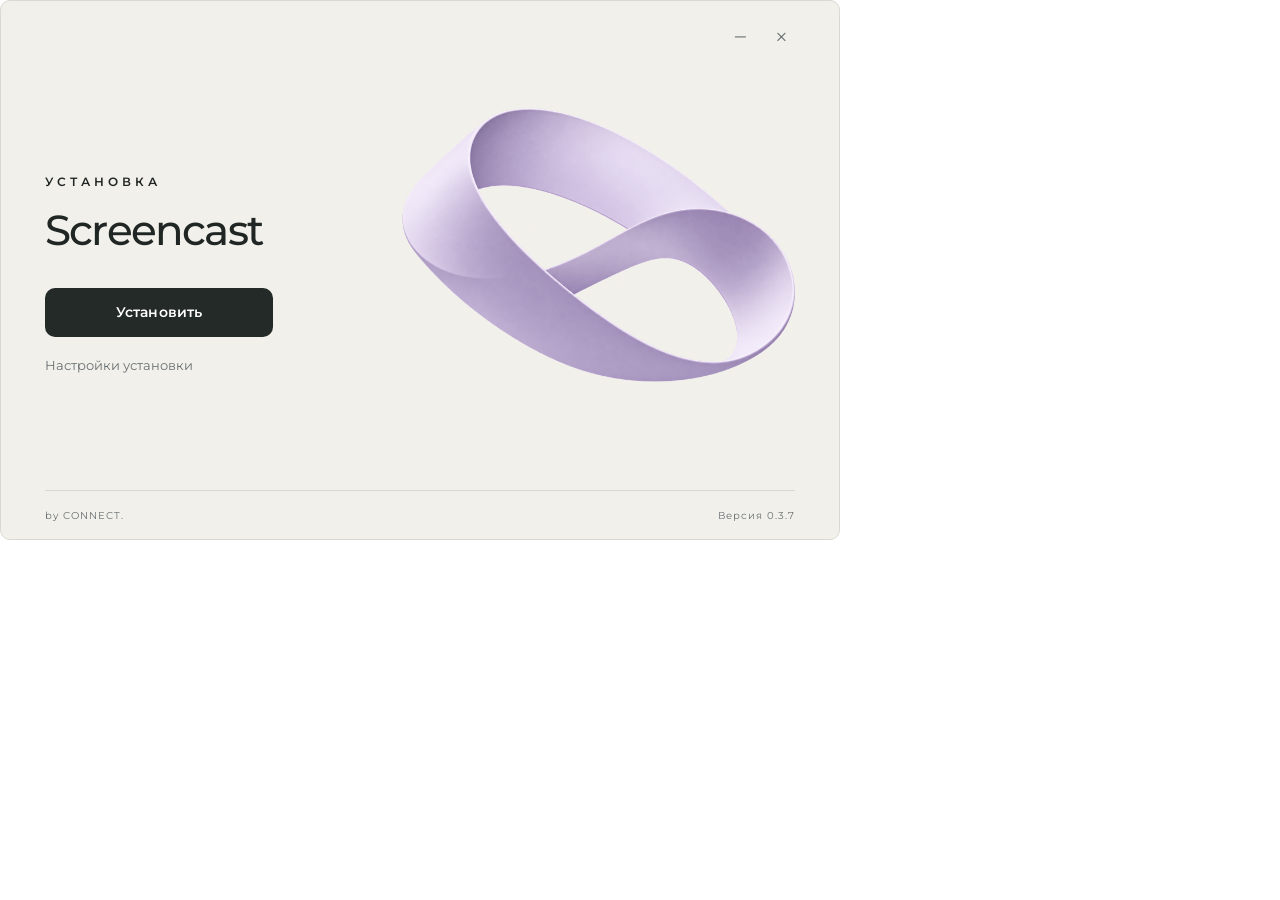
==== installer/visual-review/index.html @ 0addf53d "[skip ci] Prepare installer 0.3.7 visual review awaiting approval" ====
<!doctype html>
<html lang="ru" data-theme="light"><head><meta charset="utf-8"><meta name="viewport" content="width=device-width,initial-scale=1"><title>Screencast — installer visual review 0.3.7</title><link rel="stylesheet" href="style.css"></head>
<body><div class="shell"><header><div class="tools"><button id="minimize" aria-label="Свернуть">−</button><button id="close" aria-label="Закрыть">×</button></div></header><main>
<section id="welcome" class="welcome"><div class="intro"><p id="eyebrow" class="eyebrow"></p><h1>Screencast</h1><button id="primary" class="primary"></button><button id="settingsButton" class="text-button"></button></div><img class="ribbon" src="assets/ribbon.png" alt=""></section>
<section id="settings" hidden><div class="settings-heading"><h2 id="settingsTitle"></h2><button id="back" class="text-button"></button></div><div class="setting-line"><span id="languageLabel"></span><div class="choices"><button id="ru">RU</button><button id="en">EN</button></div><span id="themeLabel"></span><div class="choices"><button id="light"></button><button id="dark"></button></div></div><label id="pathLabel" for="path"></label><div class="path-line"><input id="path" spellcheck="false" value="C:\Users\Sander Stripa\AppData\Local\Programs\Screencast"><button id="browse" class="outlined"></button></div><label class="switch-row"><input id="desktop" type="checkbox" role="switch" checked><span class="switch"></span><span id="desktopLabel"></span></label><label class="switch-row"><input id="startMenu" type="checkbox" role="switch" checked><span class="switch"></span><span id="menuLabel"></span></label><button id="accept" class="primary"></button></section>
<section id="installing" hidden><img class="progress-ribbon" src="assets/ribbon.png" alt=""><div class="progress-bottom"><progress id="progress" max="100" value="65"></progress><p id="status" role="status"></p></div></section>
<section id="finish" hidden><h1>Screencast</h1><p id="success" role="status"></p><button id="done" class="primary"></button><label id="launchRow" class="switch-row"><input id="launch" type="checkbox" role="switch" checked><span class="switch"></span><span id="launchLabel"></span></label></section>
</main><footer><span>by CONNECT.</span><span id="version"></span></footer></div><script src="preview.js"></script></body></html>
---- installer/visual-review/style.css ----
@font-face{font-family:Montserrat;src:url('assets/Montserrat.ttf');font-weight:100 900;font-display:swap}
:root{font-family:Montserrat,sans-serif;--bg:#f2f0eb;--text:#202624;--muted:#687071;--line:#d9d8d2;--button:#242a28;--inverse:#fff;--field:#ebe9e4;color-scheme:light}
:root[data-theme=dark]{--bg:#202122;--text:#edede9;--muted:#a3a6a5;--line:#414344;--button:#e3e4df;--inverse:#202122;--field:#292b2c;color-scheme:dark}
*{box-sizing:border-box}html,body{margin:0;height:100%;overflow:hidden}body{background:var(--bg);color:var(--text)}button,input{font:inherit}button{border:0;background:none;color:inherit;cursor:pointer}button:disabled{opacity:.55;cursor:default}button:focus-visible,input:focus-visible{outline:2px solid var(--muted);outline-offset:3px}[hidden]{display:none!important}.shell{height:100vh;border:1px solid var(--line);display:flex;flex-direction:column;padding:0 44px}header{height:80px;flex-shrink:0;display:flex;justify-content:flex-end;align-items:flex-start;padding-top:20px;--wails-draggable:drag;user-select:none}.tools{display:flex;gap:13px;--wails-draggable:no-drag}.tools button{font:300 26px Montserrat;color:var(--muted);width:28px;height:30px;padding:0}main{position:relative;flex:1;min-height:0}section{height:100%}h1{font-size:42px;font-weight:500;letter-spacing:-1.8px;margin:0 0 32px;white-space:nowrap}h2{font-size:23px;font-weight:500;margin:0}.welcome{display:flex;align-items:center;position:relative;padding-bottom:22px}.intro{position:relative;z-index:1;width:365px}.eyebrow{font-size:12px;letter-spacing:4px;font-weight:600;margin:0 0 15px}.primary{background:var(--button);color:var(--inverse);border-radius:10px;min-height:49px;width:228px;font-size:14px;letter-spacing:.2px;font-weight:600;padding:12px 16px}.text-button{font-size:13px;color:var(--muted);padding:0;line-height:1.5}.intro>.text-button{display:block;margin-top:19px}.ribbon{position:absolute;width:440px;height:365px;object-fit:contain;right:-22px;top:-20px;pointer-events:none}.muted{font-size:12px;line-height:1.6;color:var(--muted);max-width:310px;margin:-18px 0 20px}footer{flex-shrink:0;height:49px;border-top:1px solid var(--line);display:flex;align-items:center;justify-content:space-between;font-size:10px;letter-spacing:1px;color:var(--muted)}.settings-heading{display:flex;align-items:center;justify-content:space-between;margin-bottom:21px}.setting-line{display:flex;align-items:center;gap:16px;font-size:12px;margin-bottom:18px}.choices{display:flex;gap:3px;margin-right:64px}#languageLabel,#themeLabel{font-weight:600}.choices button{padding:6px 9px;border:1px solid transparent;border-radius:5px;font-size:11px}.choices button[aria-pressed=true]{border-color:var(--muted);background:var(--field)}#pathLabel{display:block;font-size:12px;margin-bottom:8px}.path-line{display:flex;gap:10px;margin-bottom:13px}.path-line input{flex:1;min-width:0;border:1px solid var(--line);border-radius:6px;background:var(--field);color:var(--text);font-size:12px;padding:9px 12px}.outlined{border:1px solid var(--line);border-radius:6px;padding:8px 14px;font-size:12px}.switch-row{position:relative;display:flex;justify-content:flex-start;gap:13px;align-items:center;font-size:13px;min-height:38px;cursor:pointer}.switch-row input{position:absolute;left:0;width:38px;height:22px;opacity:0;cursor:pointer;margin:0}.switch{pointer-events:none;width:38px;height:22px;border:1px solid var(--muted);border-radius:20px;padding:3px;flex-shrink:0}.switch:after{content:'';display:block;width:14px;height:14px;border-radius:50%;background:var(--muted);transition:transform .15s}input:checked+.switch{background:var(--button);border-color:var(--button)}input:checked+.switch:after{background:var(--inverse);transform:translateX(16px)}input:focus-visible+.switch{outline:2px solid var(--muted);outline-offset:3px}.hint{font-size:10px;line-height:1.6;color:var(--muted);margin:8px 0 13px}#accept{min-width:260px;margin-top:3px}#installing{display:flex;align-items:flex-start;justify-content:center;position:relative}.progress-ribbon{height:305px;width:470px;object-fit:contain;margin-top:-12px}.progress-bottom{position:absolute;bottom:24px;left:0;right:0}progress{appearance:none;width:100%;height:4px;border:0;display:block;background:var(--line);color:var(--text)}progress::-webkit-progress-bar{background:var(--line);border-radius:4px}progress::-webkit-progress-value{background:var(--text);border-radius:4px}#status{text-align:center;font-size:11px;color:var(--muted);margin:12px 0 0}#finish{display:flex;flex-direction:column;align-items:center;justify-content:center;padding-bottom:25px}#finish h1{margin-bottom:12px}#success{font-size:14px;margin:0 0 21px}#chromeGuide{max-width:620px;text-align:center;margin-bottom:17px}#chromeGuide p{margin:0 0 8px}#launchRow{width:auto;margin-top:15px;font-size:11px}#failure{position:absolute;inset:auto 0 5px;background:var(--bg);border-top:1px solid var(--line);padding:10px 0}#error{font-size:11px;line-height:1.5;margin:0 0 6px;max-height:50px;overflow:auto}#retry{font-weight:600}body[data-stage=settings] header{height:66px}@media(prefers-reduced-motion:reduce){*{transition:none!important}}
/* Preview window only. Native composition supplies this clipping after approval. */
html,body{width:840px;height:540px;background:transparent}
.shell{width:840px;height:540px;background:var(--bg);border-radius:10px;overflow:hidden}
/* The extension row/hint is absent; preserve the reference layout's remaining components. */
#settings>.primary{margin-top:16px}
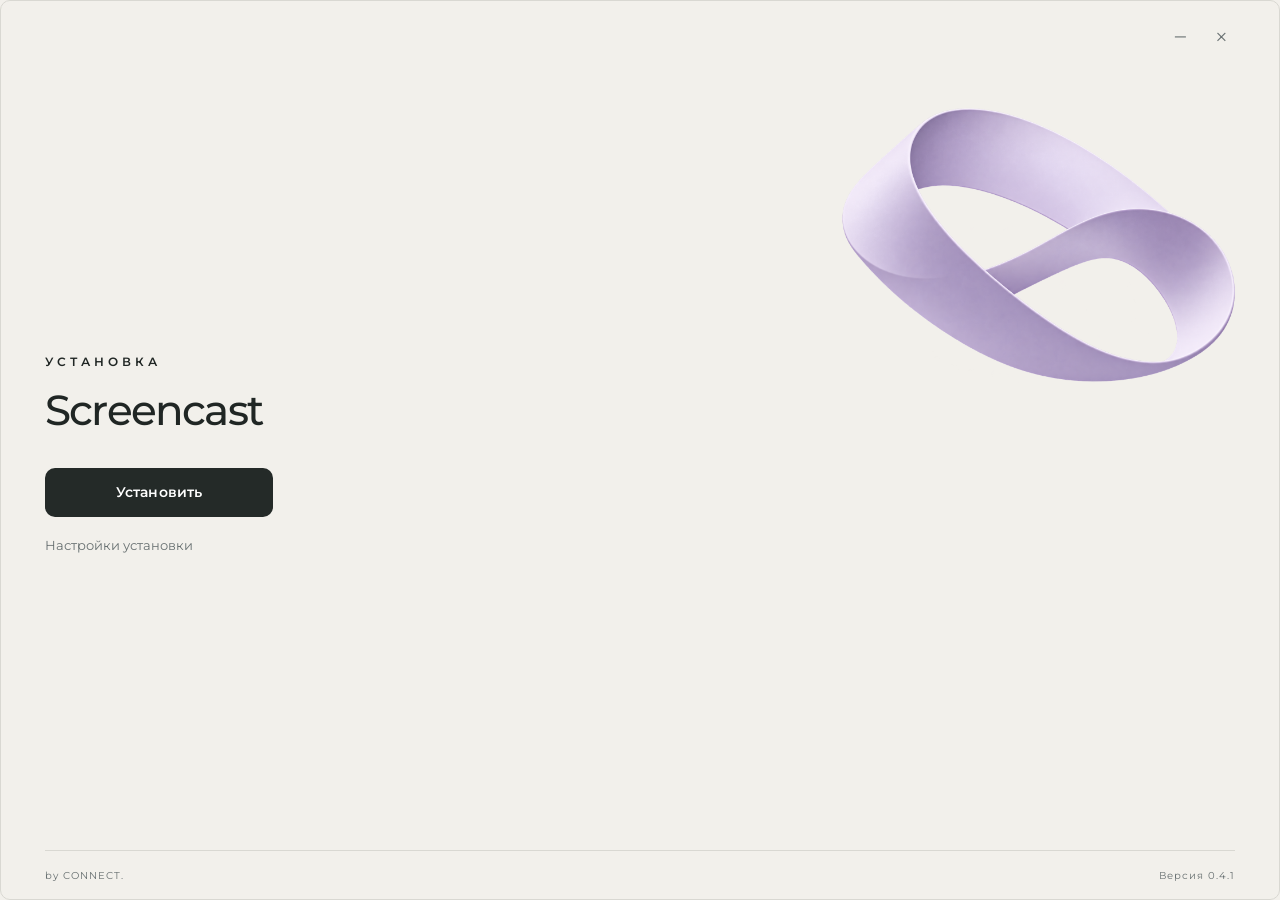
==== commit c841acd2: "Match CONNECT installer geometry and live WebView2 typography for 0.4.1" ====
--- a/installer/visual-review/index.html
+++ b/installer/visual-review/index.html
@@ -1,5 +1,5 @@
 <!doctype html>
-<html lang="ru" data-theme="light"><head><meta charset="utf-8"><meta name="viewport" content="width=device-width,initial-scale=1"><title>Screencast — installer visual review 0.3.7</title><link rel="stylesheet" href="style.css"></head>
+<html lang="ru" data-theme="light"><head><meta charset="utf-8"><meta name="viewport" content="width=device-width,initial-scale=1"><title>Screencast — installer 0.4.1</title><link rel="stylesheet" href="style.css"></head>
 <body><div class="shell"><header><div class="tools"><button id="minimize" aria-label="Свернуть">−</button><button id="close" aria-label="Закрыть">×</button></div></header><main>
 <section id="welcome" class="welcome"><div class="intro"><p id="eyebrow" class="eyebrow"></p><h1>Screencast</h1><button id="primary" class="primary"></button><button id="settingsButton" class="text-button"></button></div><img class="ribbon" src="assets/ribbon.png" alt=""></section>
 <section id="settings" hidden><div class="settings-heading"><h2 id="settingsTitle"></h2><button id="back" class="text-button"></button></div><div class="setting-line"><span id="languageLabel"></span><div class="choices"><button id="ru">RU</button><button id="en">EN</button></div><span id="themeLabel"></span><div class="choices"><button id="light"></button><button id="dark"></button></div></div><label id="pathLabel" for="path"></label><div class="path-line"><input id="path" spellcheck="false" value="C:\Users\Sander Stripa\AppData\Local\Programs\Screencast"><button id="browse" class="outlined"></button></div><label class="switch-row"><input id="desktop" type="checkbox" role="switch" checked><span class="switch"></span><span id="desktopLabel"></span></label><label class="switch-row"><input id="startMenu" type="checkbox" role="switch" checked><span class="switch"></span><span id="menuLabel"></span></label><button id="accept" class="primary"></button></section>
--- a/installer/visual-review/style.css
+++ b/installer/visual-review/style.css
@@ -2,8 +2,17 @@
 :root{font-family:Montserrat,sans-serif;--bg:#f2f0eb;--text:#202624;--muted:#687071;--line:#d9d8d2;--button:#242a28;--inverse:#fff;--field:#ebe9e4;color-scheme:light}
 :root[data-theme=dark]{--bg:#202122;--text:#edede9;--muted:#a3a6a5;--line:#414344;--button:#e3e4df;--inverse:#202122;--field:#292b2c;color-scheme:dark}
 *{box-sizing:border-box}html,body{margin:0;height:100%;overflow:hidden}body{background:var(--bg);color:var(--text)}button,input{font:inherit}button{border:0;background:none;color:inherit;cursor:pointer}button:disabled{opacity:.55;cursor:default}button:focus-visible,input:focus-visible{outline:2px solid var(--muted);outline-offset:3px}[hidden]{display:none!important}.shell{height:100vh;border:1px solid var(--line);display:flex;flex-direction:column;padding:0 44px}header{height:80px;flex-shrink:0;display:flex;justify-content:flex-end;align-items:flex-start;padding-top:20px;--wails-draggable:drag;user-select:none}.tools{display:flex;gap:13px;--wails-draggable:no-drag}.tools button{font:300 26px Montserrat;color:var(--muted);width:28px;height:30px;padding:0}main{position:relative;flex:1;min-height:0}section{height:100%}h1{font-size:42px;font-weight:500;letter-spacing:-1.8px;margin:0 0 32px;white-space:nowrap}h2{font-size:23px;font-weight:500;margin:0}.welcome{display:flex;align-items:center;position:relative;padding-bottom:22px}.intro{position:relative;z-index:1;width:365px}.eyebrow{font-size:12px;letter-spacing:4px;font-weight:600;margin:0 0 15px}.primary{background:var(--button);color:var(--inverse);border-radius:10px;min-height:49px;width:228px;font-size:14px;letter-spacing:.2px;font-weight:600;padding:12px 16px}.text-button{font-size:13px;color:var(--muted);padding:0;line-height:1.5}.intro>.text-button{display:block;margin-top:19px}.ribbon{position:absolute;width:440px;height:365px;object-fit:contain;right:-22px;top:-20px;pointer-events:none}.muted{font-size:12px;line-height:1.6;color:var(--muted);max-width:310px;margin:-18px 0 20px}footer{flex-shrink:0;height:49px;border-top:1px solid var(--line);display:flex;align-items:center;justify-content:space-between;font-size:10px;letter-spacing:1px;color:var(--muted)}.settings-heading{display:flex;align-items:center;justify-content:space-between;margin-bottom:21px}.setting-line{display:flex;align-items:center;gap:16px;font-size:12px;margin-bottom:18px}.choices{display:flex;gap:3px;margin-right:64px}#languageLabel,#themeLabel{font-weight:600}.choices button{padding:6px 9px;border:1px solid transparent;border-radius:5px;font-size:11px}.choices button[aria-pressed=true]{border-color:var(--muted);background:var(--field)}#pathLabel{display:block;font-size:12px;margin-bottom:8px}.path-line{display:flex;gap:10px;margin-bottom:13px}.path-line input{flex:1;min-width:0;border:1px solid var(--line);border-radius:6px;background:var(--field);color:var(--text);font-size:12px;padding:9px 12px}.outlined{border:1px solid var(--line);border-radius:6px;padding:8px 14px;font-size:12px}.switch-row{position:relative;display:flex;justify-content:flex-start;gap:13px;align-items:center;font-size:13px;min-height:38px;cursor:pointer}.switch-row input{position:absolute;left:0;width:38px;height:22px;opacity:0;cursor:pointer;margin:0}.switch{pointer-events:none;width:38px;height:22px;border:1px solid var(--muted);border-radius:20px;padding:3px;flex-shrink:0}.switch:after{content:'';display:block;width:14px;height:14px;border-radius:50%;background:var(--muted);transition:transform .15s}input:checked+.switch{background:var(--button);border-color:var(--button)}input:checked+.switch:after{background:var(--inverse);transform:translateX(16px)}input:focus-visible+.switch{outline:2px solid var(--muted);outline-offset:3px}.hint{font-size:10px;line-height:1.6;color:var(--muted);margin:8px 0 13px}#accept{min-width:260px;margin-top:3px}#installing{display:flex;align-items:flex-start;justify-content:center;position:relative}.progress-ribbon{height:305px;width:470px;object-fit:contain;margin-top:-12px}.progress-bottom{position:absolute;bottom:24px;left:0;right:0}progress{appearance:none;width:100%;height:4px;border:0;display:block;background:var(--line);color:var(--text)}progress::-webkit-progress-bar{background:var(--line);border-radius:4px}progress::-webkit-progress-value{background:var(--text);border-radius:4px}#status{text-align:center;font-size:11px;color:var(--muted);margin:12px 0 0}#finish{display:flex;flex-direction:column;align-items:center;justify-content:center;padding-bottom:25px}#finish h1{margin-bottom:12px}#success{font-size:14px;margin:0 0 21px}#chromeGuide{max-width:620px;text-align:center;margin-bottom:17px}#chromeGuide p{margin:0 0 8px}#launchRow{width:auto;margin-top:15px;font-size:11px}#failure{position:absolute;inset:auto 0 5px;background:var(--bg);border-top:1px solid var(--line);padding:10px 0}#error{font-size:11px;line-height:1.5;margin:0 0 6px;max-height:50px;overflow:auto}#retry{font-weight:600}body[data-stage=settings] header{height:66px}@media(prefers-reduced-motion:reduce){*{transition:none!important}}
-/* Preview window only. Native composition supplies this clipping after approval. */
-html,body{width:840px;height:540px;background:transparent}
-.shell{width:840px;height:540px;background:var(--bg);border-radius:10px;overflow:hidden}
-/* The extension row/hint is absent; preserve the reference layout's remaining components. */
-#settings>.primary{margin-top:16px}
+/* The whole free surface is a drag handle, including outer gutters and artwork.
+   Interactive controls and their descendants must keep normal pointer behavior. */
+.shell{--wails-draggable:drag;user-select:none}
+button,input,select,textarea,label,.tools{--wails-draggable:no-drag}
+input,textarea{user-select:text}
+
+/* Screencast-only content. Coordinates measured from the pinned CONNECT installer. */
+.shell{border-radius:10px;overflow:hidden;background:var(--bg)}
+#accept{position:absolute;left:0;top:320px;margin:0}
+#finish{position:relative}
+#finish h1{position:absolute;top:50.75px;margin:0}
+#success{position:absolute;top:114.75px;margin:0}
+#done{position:absolute;top:231.25px}
+#launchRow{position:absolute;top:295.25px;margin:0}
